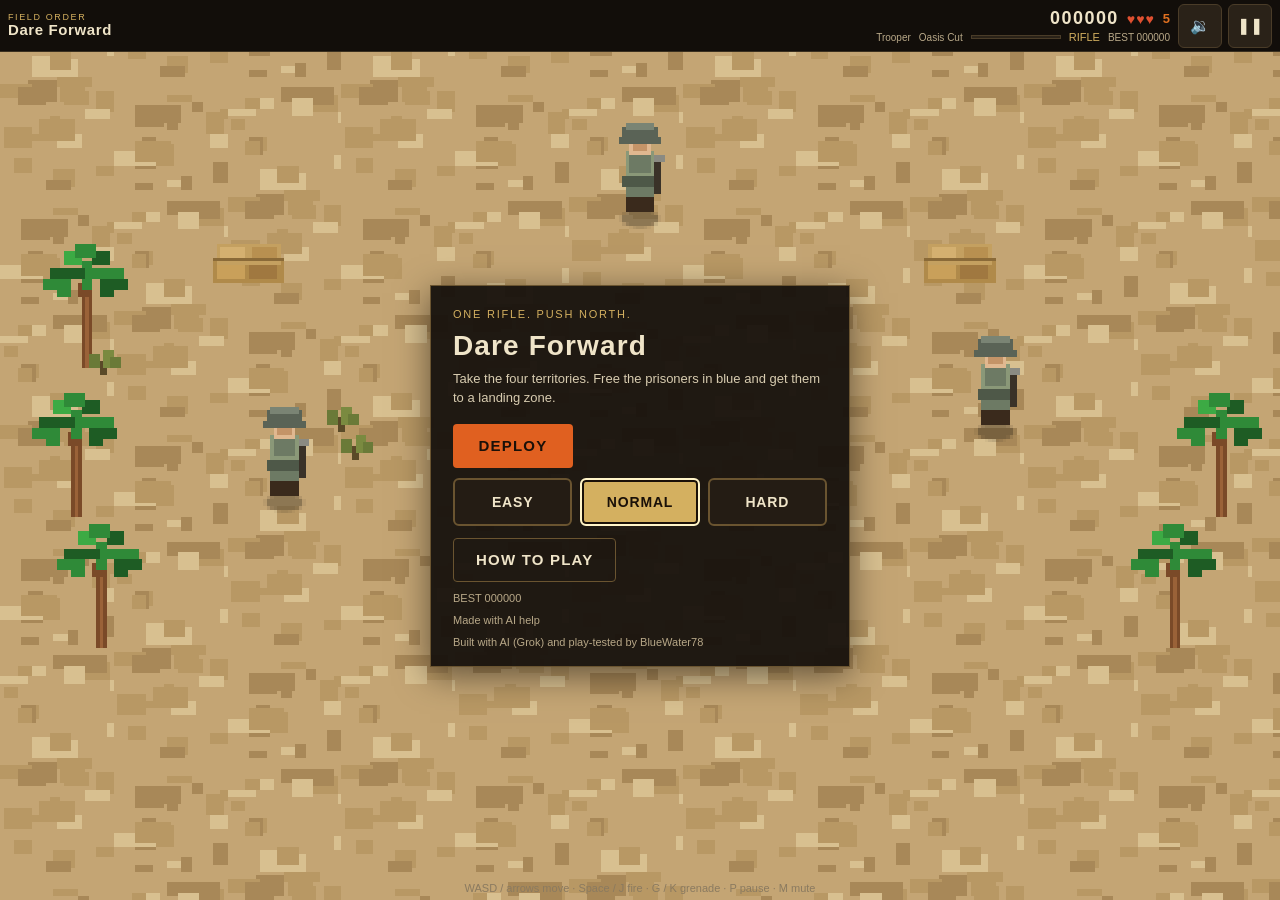
==== stage2/index.html @ 912e17d4 "Dare Forward Stage 2 playtest" ====
<!DOCTYPE html>
<html lang="en">
<head>
  <meta charset="utf-8">
  <meta name="viewport" content="width=device-width, initial-scale=1, viewport-fit=cover, user-scalable=no">
  <meta name="apple-mobile-web-app-capable" content="yes">
  <meta name="mobile-web-app-capable" content="yes">
  <title>Dare Forward</title>
  <link rel="icon" href="data:image/svg+xml,<svg xmlns='http://www.w3.org/2000/svg' viewBox='0 0 16 16'><rect fill='%238b1e3a' width='16' height='16'/></svg>">
  <link rel="stylesheet" href="css/style.css?v=1">
</head>
<body data-screen="title">
  <div id="app">
    <header id="hud">
      <div class="hud-brand">
        <span class="hud-kicker">Field order</span>
        <span class="hud-title" id="game-title">Dare Forward</span>
      </div>
      <div class="hud-mid">
        <div class="hud-row">
          <span data-testid="hud-score" id="hud-score">000000</span>
          <span class="hud-lives" data-testid="hud-lives" id="hud-lives">♥♥♥</span>
          <span class="hud-gren" data-testid="hud-grenades" id="hud-grenades">5</span>
        </div>
        <div class="hud-row">
          <span id="hud-rank">Trooper</span>
          <span class="hud-terr" data-testid="hud-territory" id="hud-territory">Oasis Cut</span>
          <div class="hud-bar"><span id="hud-progress"></span></div>
          <span class="hud-weapon" data-testid="hud-weapon" id="hud-weapon">Rifle</span>
          <span id="hud-best">BEST 000000</span>
        </div>
      </div>
      <div class="hud-btns">
        <button type="button" class="icon-btn" data-testid="mute-btn" id="mute-btn" aria-label="Volume">🔉</button>
        <button type="button" class="icon-btn" data-testid="pause-btn" id="pause-btn" aria-label="Pause">❚❚</button>
      </div>
    </header>

    <div id="game-wrap">
      <canvas id="game"></canvas>
      <div id="hint">WASD / arrows move · Space / J fire · G / K grenade · P pause · M mute</div>
      <div id="overlay">
        <div class="screen" id="screen-title">
          <div class="kicker">One rifle. Push north.</div>
          <h1 id="title-heading">Dare Forward</h1>
          <p>Take the four territories. Free the prisoners in blue and get them to a landing zone.</p>
          <button type="button" class="btn" data-testid="play-btn" id="play-btn">Deploy</button>
          <div class="diff-row" role="group" aria-label="Difficulty">
            <button type="button" class="diff-btn" data-testid="diff-easy">Easy</button>
            <button type="button" class="diff-btn" data-testid="diff-normal">Normal</button>
            <button type="button" class="diff-btn" data-testid="diff-hard">Hard</button>
          </div>
          <button type="button" class="btn ghost" data-testid="howto-btn">How to Play</button>
          <div class="note" id="title-best">BEST 000000</div>
          <div class="note">Made with AI help</div>
          <div class="note">Built with AI (Grok) and play-tested by BlueWater78</div>
        </div>
        <div class="screen" id="screen-pause" hidden>
          <div class="kicker">Paused</div>
          <h1>Hold fire</h1>
          <button type="button" class="btn" data-testid="resume-btn" id="resume-btn">Resume</button>
          <button type="button" class="btn ghost" data-testid="restart-btn" id="restart-btn">Restart</button>
          <button type="button" class="btn ghost" data-testid="menu-btn" id="menu-btn">Menu</button>
          <div class="diff-row" role="group" aria-label="Difficulty">
            <button type="button" class="diff-btn" data-testid="diff-easy">Easy</button>
            <button type="button" class="diff-btn" data-testid="diff-normal">Normal</button>
            <button type="button" class="diff-btn" data-testid="diff-hard">Hard</button>
          </div>
          <p class="note">Difficulty changes the fight now. Lives and grenades apply on the next deploy.</p>
          <button type="button" class="btn ghost" data-testid="howto-btn">How to Play</button>
          <div><button type="button" class="btn ghost" id="music-btn">Music: On</button></div>
        </div>
        <div class="screen screen-howto" id="screen-howto" data-testid="howto-screen" hidden>
          <button type="button" class="btn ghost" data-testid="howto-back-btn" id="howto-back-btn">Back</button>
          <div class="kicker">Field notes</div>
          <h1>How to Play</h1>
          <h2>Goal</h2>
          <p>Push north and secure four territories: Oasis Cut, Walled Mile, Blackwater Span, and The Redoubt. Free every prisoner in blue and walk them into a marked landing zone.</p>
          <h2>Touch</h2>
          <p>Stick moves. Hold FIRE to shoot the way you are heading — nearby enemies in that cone are aimed for you. GRENADE throws one grenade.</p>
          <h2>Keyboard and mouse</h2>
          <p>WASD or arrow keys move. You fire the way you face. Hold Space or J to shoot. G or K throws a grenade. Hold the mouse button to aim that shot. P pauses. M cycles the volume.</p>
          <h2>Weapons</h2>
          <div class="howto-row"><canvas class="mini" data-icon="rifle" width="36" height="36"></canvas><span>Rifle — always with you. Steady shots.</span></div>
          <div class="howto-row"><canvas class="mini" data-icon="spread" width="36" height="36"></canvas><span>Spread — a wide fan. Good up close.</span></div>
          <div class="howto-row"><canvas class="mini" data-icon="mg" width="36" height="36"></canvas><span>Machine gun — fast, hungry for ammo.</span></div>
          <div class="howto-row"><canvas class="mini" data-icon="rocket" width="36" height="36"></canvas><span>Rocket — blows cover, nests, and bunkers.</span></div>
          <div class="howto-row"><canvas class="mini" data-icon="flame" width="36" height="36"></canvas><span>Flame — a short cone of fire.</span></div>
          <div class="howto-row"><canvas class="mini" data-icon="grenades" width="36" height="36"></canvas><span>Grenades — arcing blasts. Your own will kill you.</span></div>
          <h2>Cover</h2>
          <p>Sandbags and crates stop rifle fire. Grenades and rockets break them. Barrels explode, and a chain of them slows time. Walls and buildings block your path. Tank traps stop you; bullets pass. Barbed wire and mud slow your walk. Only bridges cross water.</p>
          <h2>Enemies</h2>
          <p>Flank gun nests. Bunkers shrug off frontal fire — use explosives, or shoot in through the open back. Mortars paint a red circle: leave it. Shoot the tank on a flamer’s back to burst him. Rooftop snipers show a red laser before they fire. Trucks drop a squad unless you wreck them first.</p>
          <h2>Prisoners</h2>
          <p>Walk into a prisoner to free them. They follow you. They can be shot or caught in a blast, and they do not stop bullets. Lead them into a landing zone, or bring them through the gate, for an extraction bonus.</p>
          <h2>Difficulty</h2>
          <p>Easy, Normal, or Hard. The choice is remembered on this device. Lives and starting grenades change the next time you deploy. Easy is built for a casual push. Hard shoots sooner and straighter.</p>
          <button type="button" class="btn ghost howto-back">Back</button>
        </div>
        <div class="screen" id="screen-secured" hidden>
          <div class="kicker">Territory secured</div>
          <h1 id="secured-name">Oasis Cut</h1>
          <div class="tally" id="secured-tally"></div>
          <button type="button" class="btn" data-testid="continue-btn" id="continue-btn">Continue</button>
        </div>
        <div class="screen" id="screen-gameover" hidden>
          <div class="kicker">Fallen</div>
          <h1>Game Over</h1>
          <div class="tally" id="gameover-tally"></div>
          <button type="button" class="btn" data-testid="retry-btn" id="retry-btn">Retry</button>
          <button type="button" class="btn ghost" id="go-menu-btn" data-testid="menu-btn">Menu</button>
        </div>
        <div class="screen" id="screen-complete" hidden>
          <div class="kicker">Campaign complete</div>
          <h1>Final assault coming soon</h1>
          <p>The four territories are yours. A last stand waits beyond the gate.</p>
          <div class="tally" id="complete-tally"></div>
          <button type="button" class="btn" id="complete-menu-btn" data-testid="menu-btn">Menu</button>
        </div>
      </div>
    </div>
    <div id="controls">
      <div id="stick-zone" data-testid="stick-zone">
        <div class="stick-ring"><div class="stick-knob"></div></div>
      </div>
      <div id="btn-cluster">
        <button type="button" class="ctrl-btn fire" data-testid="fire-btn" id="fire-btn">FIRE</button>
        <button type="button" class="ctrl-btn" data-testid="grenade-btn" id="grenade-btn">GRENADE</button>
      </div>
    </div>
  </div>
  <script type="module" src="js/main.js?v=1"></script>
</body>
</html>
---- stage2/css/style.css ----
:root {
  --hud-h: 52px;
  --safe-top: env(safe-area-inset-top, 0px);
  --safe-bottom: env(safe-area-inset-bottom, 0px);
  --safe-left: env(safe-area-inset-left, 0px);
  --safe-right: env(safe-area-inset-right, 0px);
  --ink: #efe4c8;
  --muted: #b8a888;
  --panel: #1c1610;
  --panel2: #2a2218;
  --accent: #e06020;
  --gold: #d4b060;
  --bg: #140f0c;
}

* { box-sizing: border-box; margin: 0; padding: 0; }

html, body {
  width: 100%;
  height: 100%;
  height: 100dvh;
  overflow: hidden;
  position: fixed;
  inset: 0;
  background: var(--bg);
  color: var(--ink);
  font-family: Tahoma, Geneva, "Trebuchet MS", sans-serif;
  -webkit-user-select: none;
  user-select: none;
  -webkit-touch-callout: none;
  -webkit-tap-highlight-color: transparent;
  touch-action: none;
}

#app {
  position: fixed;
  inset: 0;
  display: flex;
  flex-direction: column;
  padding-top: var(--safe-top);
  padding-bottom: var(--safe-bottom);
  padding-left: var(--safe-left);
  padding-right: var(--safe-right);
  background: var(--bg);
}

#hud {
  flex: 0 0 var(--hud-h);
  height: var(--hud-h);
  display: flex;
  align-items: center;
  justify-content: space-between;
  gap: 8px;
  padding: 4px 8px;
  background: #120e0a;
  border-bottom: 1px solid #3a3020;
  z-index: 30;
  position: relative;
}

.hud-brand {
  display: flex;
  flex-direction: column;
  line-height: 1.05;
  min-width: 0;
}
.hud-kicker {
  font-size: 9px;
  letter-spacing: 0.18em;
  color: var(--gold);
  text-transform: uppercase;
}
.hud-title {
  font-size: 15px;
  font-weight: 800;
  letter-spacing: 0.04em;
  white-space: nowrap;
}
@media (max-width: 520px) {
  .hud-title { font-size: 13px; }
  .hud-kicker { display: none; }
  #hud-score { font-size: 15px; }
  #hud-best { display: none; }
  .hud-bar { width: 56px; }
}

.hud-mid {
  flex: 1 1 auto;
  min-width: 0;
  display: flex;
  flex-direction: column;
  align-items: flex-end;
  gap: 2px;
}
.hud-row {
  display: flex;
  align-items: center;
  gap: 8px;
  font-variant-numeric: tabular-nums;
}
#hud-score { font-size: 18px; font-weight: 800; letter-spacing: 0.08em; }
#hud-best, #hud-rank { font-size: 10px; color: var(--muted); }
.hud-lives { color: #e05030; font-size: 14px; letter-spacing: 1px; }
.hud-gren { color: #e07020; font-size: 13px; font-weight: 700; }
.hud-weapon { font-size: 11px; color: var(--gold); text-transform: uppercase; }
.hud-terr { font-size: 10px; color: var(--muted); white-space: nowrap; }
.hud-bar {
  width: 90px;
  max-width: 18vw;
  height: 4px;
  background: #2a2218;
  border: 1px solid #4a3c28;
  overflow: hidden;
}
.hud-bar > span {
  display: block;
  height: 100%;
  width: 0;
  background: var(--gold);
}

.hud-btns { display: flex; gap: 6px; }
.icon-btn {
  min-width: 44px;
  min-height: 44px;
  padding: 0 8px;
  border: 1px solid #4a3c28;
  background: #2a2218;
  color: var(--ink);
  font-size: 16px;
  border-radius: 6px;
  cursor: pointer;
  touch-action: manipulation;
}
.icon-btn:active { background: #3a3224; }

#game-wrap {
  position: relative;
  flex: 1 1 auto;
  min-height: 0;
  background: #0c0a08;
}

#game {
  display: block;
  width: 100%;
  height: 100%;
  image-rendering: pixelated;
  image-rendering: crisp-edges;
  touch-action: none;
}



#overlay {
  position: absolute;
  inset: 0;
  pointer-events: none;
  z-index: 20;
  display: flex;
  align-items: center;
  justify-content: center;
}

.screen {
  pointer-events: auto;
  width: min(420px, 92%);
  background: rgba(22, 16, 12, 0.94);
  border: 1px solid #6a5430;
  padding: 22px 22px 18px;
  color: var(--ink);
  box-shadow: 0 8px 32px rgba(0,0,0,0.5);
}
.screen h1 {
  font-size: 28px;
  letter-spacing: 0.04em;
  margin-bottom: 4px;
}
.screen .kicker {
  color: var(--gold);
  letter-spacing: 0.16em;
  font-size: 11px;
  text-transform: uppercase;
  margin-bottom: 10px;
}
.screen p { font-size: 13px; line-height: 1.45; color: #d8ccb0; margin: 8px 0; }
.screen .note { font-size: 11px; color: var(--muted); margin-top: 10px; }
.tally { display: grid; grid-template-columns: 1fr 1fr; gap: 6px 16px; margin: 12px 0; font-size: 13px; }
.tally b { color: var(--gold); }

.btn {
  display: inline-block;
  min-height: 44px;
  min-width: 120px;
  padding: 10px 22px;
  margin: 8px 8px 0 0;
  background: var(--accent);
  color: #1a1008;
  font-weight: 800;
  font-size: 15px;
  letter-spacing: 0.08em;
  border: 0;
  border-radius: 4px;
  cursor: pointer;
  text-transform: uppercase;
  touch-action: manipulation;
}
.btn.ghost {
  background: transparent;
  color: var(--ink);
  border: 1px solid #6a5430;
}
.btn:active { filter: brightness(1.1); }

.diff-row {
  display: flex;
  gap: 8px;
  margin: 10px 0 4px;
}
.diff-btn {
  flex: 1 1 0;
  min-width: 72px;
  min-height: 48px;
  padding: 8px 6px;
  border: 2px solid #6a5430;
  background: #241c14;
  color: var(--ink);
  font-weight: 800;
  font-size: 14px;
  letter-spacing: 0.06em;
  text-transform: uppercase;
  border-radius: 6px;
  cursor: pointer;
  touch-action: manipulation;
}
.diff-btn.is-on {
  background: var(--gold);
  color: #1a1008;
  border-color: #fff4c8;
  box-shadow: inset 0 0 0 2px #1a1008;
}
.screen-howto {
  width: min(560px, 96%);
  max-height: calc(100% - 8px);
  overflow-y: auto;
  -webkit-overflow-scrolling: touch;
}
.screen-howto h1 { font-size: 26px; }
.screen-howto h2 {
  font-size: 18px;
  margin: 14px 0 4px;
  color: var(--gold);
  letter-spacing: 0.04em;
}
.screen-howto p { font-size: 16px; line-height: 1.4; }
.howto-row {
  display: flex;
  gap: 10px;
  align-items: center;
  margin: 6px 0;
  font-size: 16px;
}
.mini {
  width: 36px;
  height: 36px;
  flex: 0 0 auto;
  image-rendering: pixelated;
  background: rgba(0,0,0,0.25);
}
.screen { max-height: calc(100% - 8px); overflow-y: auto; }

#controls {
  display: none;
  z-index: 6;
  touch-action: none;
}

body.touch.phone-portrait.playing #controls {
  display: flex;
  flex: 0 0 148px;
  height: 148px;
  background: #16110c;
  border-top: 1px solid #3a3020;
  align-items: stretch;
  padding: 8px 10px calc(8px + var(--safe-bottom));
  padding-bottom: 8px;
}

body.touch.overlay.playing #controls {
  display: block;
  position: absolute;
  top: calc(var(--hud-h) + var(--safe-top));
  left: var(--safe-left);
  right: var(--safe-right);
  bottom: var(--safe-bottom);
  pointer-events: none;
  background: transparent;
  border: 0;
  height: auto;
  flex: none;
}

#stick-zone {
  position: relative;
  flex: 1 1 50%;
  min-width: 120px;
  touch-action: none;
}
#stick-zone::after {
  content: '';
  position: absolute;
  left: 28px;
  bottom: 28px;
  width: 88px;
  height: 88px;
  border: 2px dashed rgba(232, 210, 160, 0.28);
  border-radius: 50%;
  pointer-events: none;
}
body.touch.overlay #stick-zone::after {
  left: 24px;
  bottom: 24px;
}
body.touch.overlay #stick-zone {
  position: absolute;
  left: 0;
  bottom: 0;
  top: 20%;
  width: 42%;
  pointer-events: auto;
}

.stick-ring {
  position: absolute;
  width: 96px;
  height: 96px;
  border: 3px solid rgba(232, 210, 160, 0.45);
  border-radius: 50%;
  pointer-events: none;
  display: none;
}
.stick-knob {
  position: absolute;
  left: 50%;
  top: 50%;
  width: 40px;
  height: 40px;
  margin: -20px 0 0 -20px;
  background: rgba(232, 210, 160, 0.7);
  border-radius: 50%;
  pointer-events: none;
}

#btn-cluster {
  display: flex;
  align-items: center;
  justify-content: flex-end;
  gap: 12px;
  flex: 1 1 50%;
  padding-right: 6px;
}
body.touch.overlay #btn-cluster {
  position: absolute;
  right: 0;
  bottom: 8px;
  top: auto;
  width: 46%;
  height: 140px;
  pointer-events: auto;
  padding-right: 12px;
}

.ctrl-btn {
  min-width: 72px;
  min-height: 72px;
  width: 84px;
  height: 84px;
  border-radius: 22px; /* rounded square: the whole visible button is the hit area */
  border: 2px solid #c4a060;
  background: rgba(40, 28, 16, 0.88);
  color: var(--ink);
  font-weight: 800;
  font-size: 12px;
  letter-spacing: 0.06em;
  touch-action: none;
  pointer-events: auto;
}
.ctrl-btn.fire { background: rgba(180, 60, 20, 0.85); border-color: #f08040; }
.ctrl-btn:active { filter: brightness(1.2); }

body.no-touch #controls { display: none !important; }

#hint {
  position: absolute;
  bottom: 6px;
  left: 0;
  right: 0;
  text-align: center;
  font-size: 11px;
  color: #8a7a60;
  pointer-events: none;
  z-index: 3;
}
body.touch #hint { display: none; }

/* Phone landscape: centered battlefield, stick in the left gutter, buttons stacked in the right gutter. */
body.touch.phone-land.playing #game-wrap {
  width: calc(100% - 2 * var(--gutter));
  margin: 0 auto;
  flex: 1 1 auto;
}
body.touch.phone-land { --gutter: clamp(150px, 22vw, 200px); }
body.touch.phone-land #stick-zone {
  top: 0;
  width: var(--gutter);
}
body.touch.phone-land #btn-cluster {
  width: var(--gutter);
  top: 0;
  bottom: 0;
  height: auto;
  flex-direction: column-reverse;
  justify-content: center;
  align-items: center;
  gap: 14px;
  padding: 0;
}
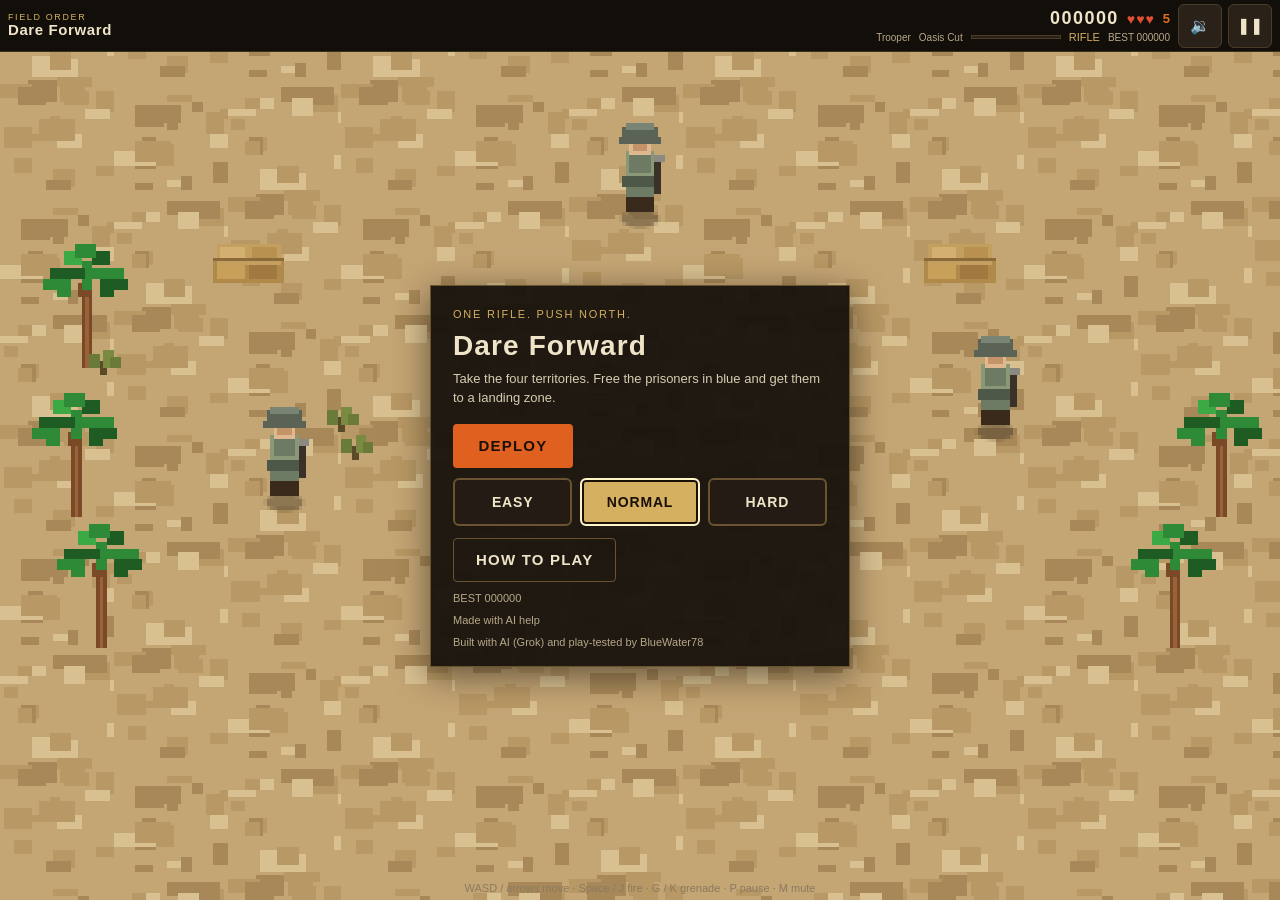
==== commit 305ff724: "Fix stuck music tone (short self-stopping notes, lookahead scheduler, 3s voice cap); cache bust v=2" ====
--- a/stage2/index.html
+++ b/stage2/index.html
@@ -7,7 +7,7 @@
   <meta name="mobile-web-app-capable" content="yes">
   <title>Dare Forward</title>
   <link rel="icon" href="data:image/svg+xml,<svg xmlns='http://www.w3.org/2000/svg' viewBox='0 0 16 16'><rect fill='%238b1e3a' width='16' height='16'/></svg>">
-  <link rel="stylesheet" href="css/style.css?v=1">
+  <link rel="stylesheet" href="css/style.css?v=2">
 </head>
 <body data-screen="title">
   <div id="app">
@@ -129,6 +129,6 @@
       </div>
     </div>
   </div>
-  <script type="module" src="js/main.js?v=1"></script>
+  <script type="module" src="js/main.js?v=2"></script>
 </body>
 </html>
